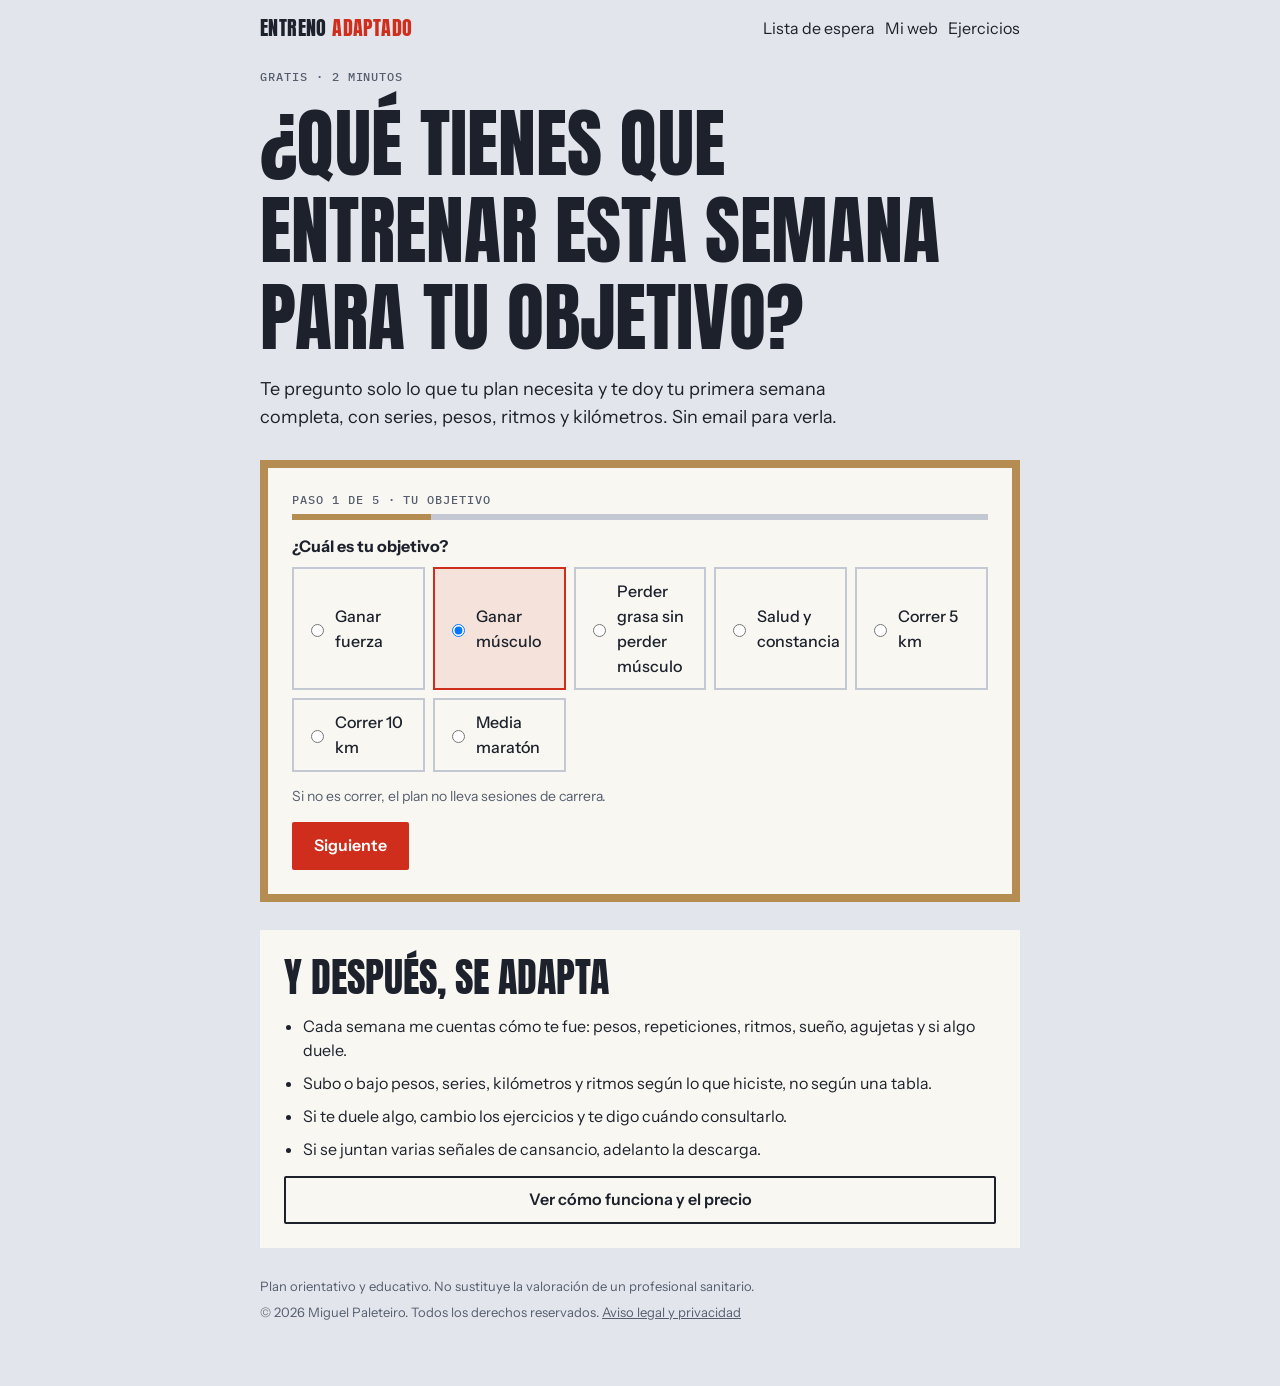
==== entreno/index.html @ 89288d81 "Entreno Adaptado: panel privado del entrenador y revisión visible para el cliente Co-Authored-By: Cl" ====
<!doctype html>
<html lang="es">
  <head>
    <meta charset="utf-8" />
    <meta name="viewport" content="width=device-width, initial-scale=1, viewport-fit=cover" />
    <meta name="description" content="Tu plan de entrenamiento según tu objetivo, que se ajusta cada semana a cómo te ha ido. De Miguel Paleteiro, entrenador y estudiante de Medicina." />
    <title>Entreno Adaptado · Miguel Paleteiro</title>
    <link rel="stylesheet" href="./fonts/fonts.css" />
    <script type="module" crossorigin src="./assets/index-BXxLI_HR.js"></script>
    <link rel="stylesheet" crossorigin href="./assets/index-ZheotT2U.css">
  </head>
  <body>
    <div id="root"></div>
  </body>
</html>
---- entreno/fonts/fonts.css ----
@font-face {
  font-family: 'Anton';
  font-style: normal;
  font-weight: 400;
  font-display: swap;
  src: url(anton-0.woff2) format('woff2');
  unicode-range: U+0000-00FF, U+0131, U+0152-0153, U+02BB-02BC, U+02C6, U+02DA, U+02DC, U+0304, U+0308, U+0329, U+2000-206F, U+20AC, U+2122, U+2191, U+2193, U+2212, U+2215, U+FEFF, U+FFFD;
}
@font-face {
  font-family: 'IBM Plex Mono';
  font-style: normal;
  font-weight: 400;
  font-display: swap;
  src: url(ibm-plex-mono-1.woff2) format('woff2');
  unicode-range: U+0000-00FF, U+0131, U+0152-0153, U+02BB-02BC, U+02C6, U+02DA, U+02DC, U+0304, U+0308, U+0329, U+2000-206F, U+20AC, U+2122, U+2191, U+2193, U+2212, U+2215, U+FEFF, U+FFFD;
}
@font-face {
  font-family: 'IBM Plex Mono';
  font-style: normal;
  font-weight: 500;
  font-display: swap;
  src: url(ibm-plex-mono-2.woff2) format('woff2');
  unicode-range: U+0000-00FF, U+0131, U+0152-0153, U+02BB-02BC, U+02C6, U+02DA, U+02DC, U+0304, U+0308, U+0329, U+2000-206F, U+20AC, U+2122, U+2191, U+2193, U+2212, U+2215, U+FEFF, U+FFFD;
}
@font-face {
  font-family: 'Instrument Sans';
  font-style: normal;
  font-weight: 400;
  font-stretch: 100%;
  font-display: swap;
  src: url(instrument-sans-3.woff2) format('woff2');
  unicode-range: U+0000-00FF, U+0131, U+0152-0153, U+02BB-02BC, U+02C6, U+02DA, U+02DC, U+0304, U+0308, U+0329, U+2000-206F, U+20AC, U+2122, U+2191, U+2193, U+2212, U+2215, U+FEFF, U+FFFD;
}
@font-face {
  font-family: 'Instrument Sans';
  font-style: normal;
  font-weight: 500;
  font-stretch: 100%;
  font-display: swap;
  src: url(instrument-sans-3.woff2) format('woff2');
  unicode-range: U+0000-00FF, U+0131, U+0152-0153, U+02BB-02BC, U+02C6, U+02DA, U+02DC, U+0304, U+0308, U+0329, U+2000-206F, U+20AC, U+2122, U+2191, U+2193, U+2212, U+2215, U+FEFF, U+FFFD;
}
@font-face {
  font-family: 'Instrument Sans';
  font-style: normal;
  font-weight: 600;
  font-stretch: 100%;
  font-display: swap;
  src: url(instrument-sans-3.woff2) format('woff2');
  unicode-range: U+0000-00FF, U+0131, U+0152-0153, U+02BB-02BC, U+02C6, U+02DA, U+02DC, U+0304, U+0308, U+0329, U+2000-206F, U+20AC, U+2122, U+2191, U+2193, U+2212, U+2215, U+FEFF, U+FFFD;
}
@font-face {
  font-family: 'Instrument Sans';
  font-style: normal;
  font-weight: 700;
  font-stretch: 100%;
  font-display: swap;
  src: url(instrument-sans-3.woff2) format('woff2');
  unicode-range: U+0000-00FF, U+0131, U+0152-0153, U+02BB-02BC, U+02C6, U+02DA, U+02DC, U+0304, U+0308, U+0329, U+2000-206F, U+20AC, U+2122, U+2191, U+2193, U+2212, U+2215, U+FEFF, U+FFFD;
}
---- entreno/assets/index-ZheotT2U.css ----
:root{--wall: #E2E5EB;--plate: #F8F7F2;--ink: #1D212B;--muted: #565E6E;--line: #C3C8D2;--red: #CF2E1C;--red-ink: #FFFFFF;--oak: #B58C52;--ok: #2F7A4B;--warn: #B7791F;--display: "Anton", "Oswald", Impact, "Arial Narrow", sans-serif;--body: "Instrument Sans", "Segoe UI", system-ui, sans-serif;--mono: "IBM Plex Mono", ui-monospace, Consolas, monospace;color-scheme:light}@media (prefers-color-scheme: dark){:root:not([data-theme=light]){--wall: #252933;--plate: #30343F;--ink: #F0F1F4;--muted: #AEB4C2;--line: #474D5B;--red: #F2553F;--red-ink: #1D212B;--oak: #C9A26B;--ok: #6CC08B;--warn: #E2B05A;color-scheme:dark}}:root[data-theme=dark]{--wall: #252933;--plate: #30343F;--ink: #F0F1F4;--muted: #AEB4C2;--line: #474D5B;--red: #F2553F;--red-ink: #1D212B;--oak: #C9A26B;--ok: #6CC08B;--warn: #E2B05A;color-scheme:dark}*{box-sizing:border-box}html{-webkit-text-size-adjust:100%}body{margin:0;background:var(--wall);color:var(--ink);font:400 1rem/1.55 var(--body);padding:env(safe-area-inset-top,0px) max(16px,env(safe-area-inset-right,0px)) env(safe-area-inset-bottom,0px) max(16px,env(safe-area-inset-left,0px))}a{color:inherit}:focus-visible{outline:3px solid var(--red);outline-offset:3px}h1,h2,h3{font-family:var(--display);font-weight:400;text-transform:uppercase;line-height:1.15;margin:0;text-wrap:balance}h1{font-size:clamp(2.5rem,11vw,4.75rem)}h2{font-size:clamp(1.75rem,6vw,2.5rem)}h3{font-size:1.375rem}p{margin:0}.wrap{max-width:760px;margin-inline:auto;padding-block:16px 64px;display:grid;gap:28px}.top{display:flex;justify-content:space-between;align-items:center;gap:12px;flex-wrap:wrap}.top a{text-decoration:none}.marca{font:400 1.25rem/1 var(--display);text-transform:uppercase;letter-spacing:.02em}.marca span{color:var(--red)}.label{font:500 .75rem/1.4 var(--mono);letter-spacing:.08em;text-transform:uppercase;color:var(--muted)}.lede{font-size:1.125rem;color:var(--ink);max-width:36em}.muted{color:var(--muted)}.demo{padding:8px 12px;border:2px dashed var(--warn);color:var(--ink);font-size:.875rem}.tarjeta{background:var(--plate);padding:clamp(16px,4vw,24px);display:grid;gap:14px;min-width:0}.marco{border:8px solid var(--oak)}.btn{display:inline-flex;justify-content:center;align-items:center;min-height:48px;padding:10px 20px;border:2px solid var(--ink);background:transparent;color:var(--ink);font:600 1rem/1.2 var(--body);text-decoration:none;cursor:pointer;border-radius:2px}.btn.solid{background:var(--red);border-color:var(--red);color:var(--red-ink)}.btn:disabled{opacity:.5;cursor:not-allowed}.fila{display:flex;gap:10px;flex-wrap:wrap;align-items:center}form,fieldset{display:grid;gap:14px;margin:0}fieldset{border:0;padding:0;min-width:0}legend{font-weight:700;margin-bottom:8px;padding:0}label{display:grid;gap:6px;font-weight:600}input[type=text],input[type=email],input[type=number],input[type=password],input[type=date],input:not([type]),textarea,select{font:inherit;padding:10px 12px;min-height:44px;border:2px solid var(--line);background:var(--wall);color:var(--ink);border-radius:2px;width:100%}.opciones{display:grid;grid-template-columns:repeat(auto-fit,minmax(130px,1fr));gap:8px}.opcion{display:flex;align-items:center;gap:8px;padding:10px 12px;border:2px solid var(--line);font-weight:500;cursor:pointer}.opcion:has(input:checked){border-color:var(--red);background:color-mix(in srgb,var(--red) 10%,transparent)}.check{display:flex;gap:10px;align-items:flex-start;font-weight:400}.check input{margin-top:4px;width:18px;height:18px;flex:none}.error{color:var(--red);font-weight:600}.alerta{border-left:6px solid var(--red);background:var(--plate);padding:14px 16px;display:grid;gap:6px}.ok{border-left:6px solid var(--ok);background:var(--plate);padding:14px 16px;display:grid;gap:6px}.sesion{display:grid;gap:10px}.sesion h3{display:flex;justify-content:space-between;gap:8px;align-items:baseline}.ej{display:grid;gap:4px;padding-block:10px;border-top:1px solid var(--line)}.ej-cab{display:flex;justify-content:space-between;gap:10px;align-items:baseline;flex-wrap:wrap}.ej-nombre{font-weight:700}.ej-dosis{font:500 .9375rem/1.4 var(--mono)}.chip{font:500 .75rem/1 var(--mono);text-transform:uppercase;letter-spacing:.06em;padding:5px 8px;background:var(--wall)}.chip.rojo{background:var(--red);color:var(--red-ink)}.semanas{display:flex;gap:6px;flex-wrap:wrap}.semana-btn{min-width:44px;min-height:40px;border:2px solid var(--line);background:transparent;color:var(--ink);font:600 .9375rem var(--body);cursor:pointer}.semana-btn[aria-pressed=true]{border-color:var(--ink);background:var(--ink);color:var(--wall)}.precio{font:400 clamp(3rem,14vw,5rem)/1 var(--display)}ul.lista{margin:0;padding-left:1.2em;display:grid;gap:8px}details summary{cursor:pointer;font-weight:700;padding-block:6px}.pie{font-size:.8125rem;color:var(--muted);display:grid;gap:6px}.escala{display:grid;grid-template-columns:repeat(5,minmax(0,1fr));gap:6px}.escala .opcion{justify-content:center;padding:8px 4px}.dos{display:grid;grid-template-columns:repeat(auto-fit,minmax(110px,1fr));gap:10px}@media (prefers-reduced-motion: no-preference){.btn{transition:transform .12s ease}.btn:hover{transform:translateY(-1px)}}.tabla{width:100%;border-collapse:collapse;font-size:.875rem;margin-top:10px}.tabla th,.tabla td{text-align:left;padding:6px 8px;border-top:1px solid var(--line);white-space:nowrap}.tabla th{font:500 .75rem/1.4 var(--mono);text-transform:uppercase;letter-spacing:.06em;color:var(--muted)}.progreso{height:6px;background:var(--line)}.progreso span{display:block;height:100%;background:var(--oak);transition:width .3s}.dias{display:grid;grid-template-columns:repeat(7,minmax(0,1fr));gap:6px}.opcion.dia{justify-content:center;padding:10px 4px;gap:4px}.tecnica{display:grid;gap:10px;padding:12px;background:var(--wall)}.animacion{width:100%;height:190px;display:block;background:var(--plate)}button.enlace{justify-self:start;background:none;border:0;padding:4px 0;color:var(--ink);font:600 .9375rem var(--body);text-decoration:underline;cursor:pointer}.calentamiento summary{cursor:pointer;font-weight:600}.calentamiento ul{margin-top:8px}
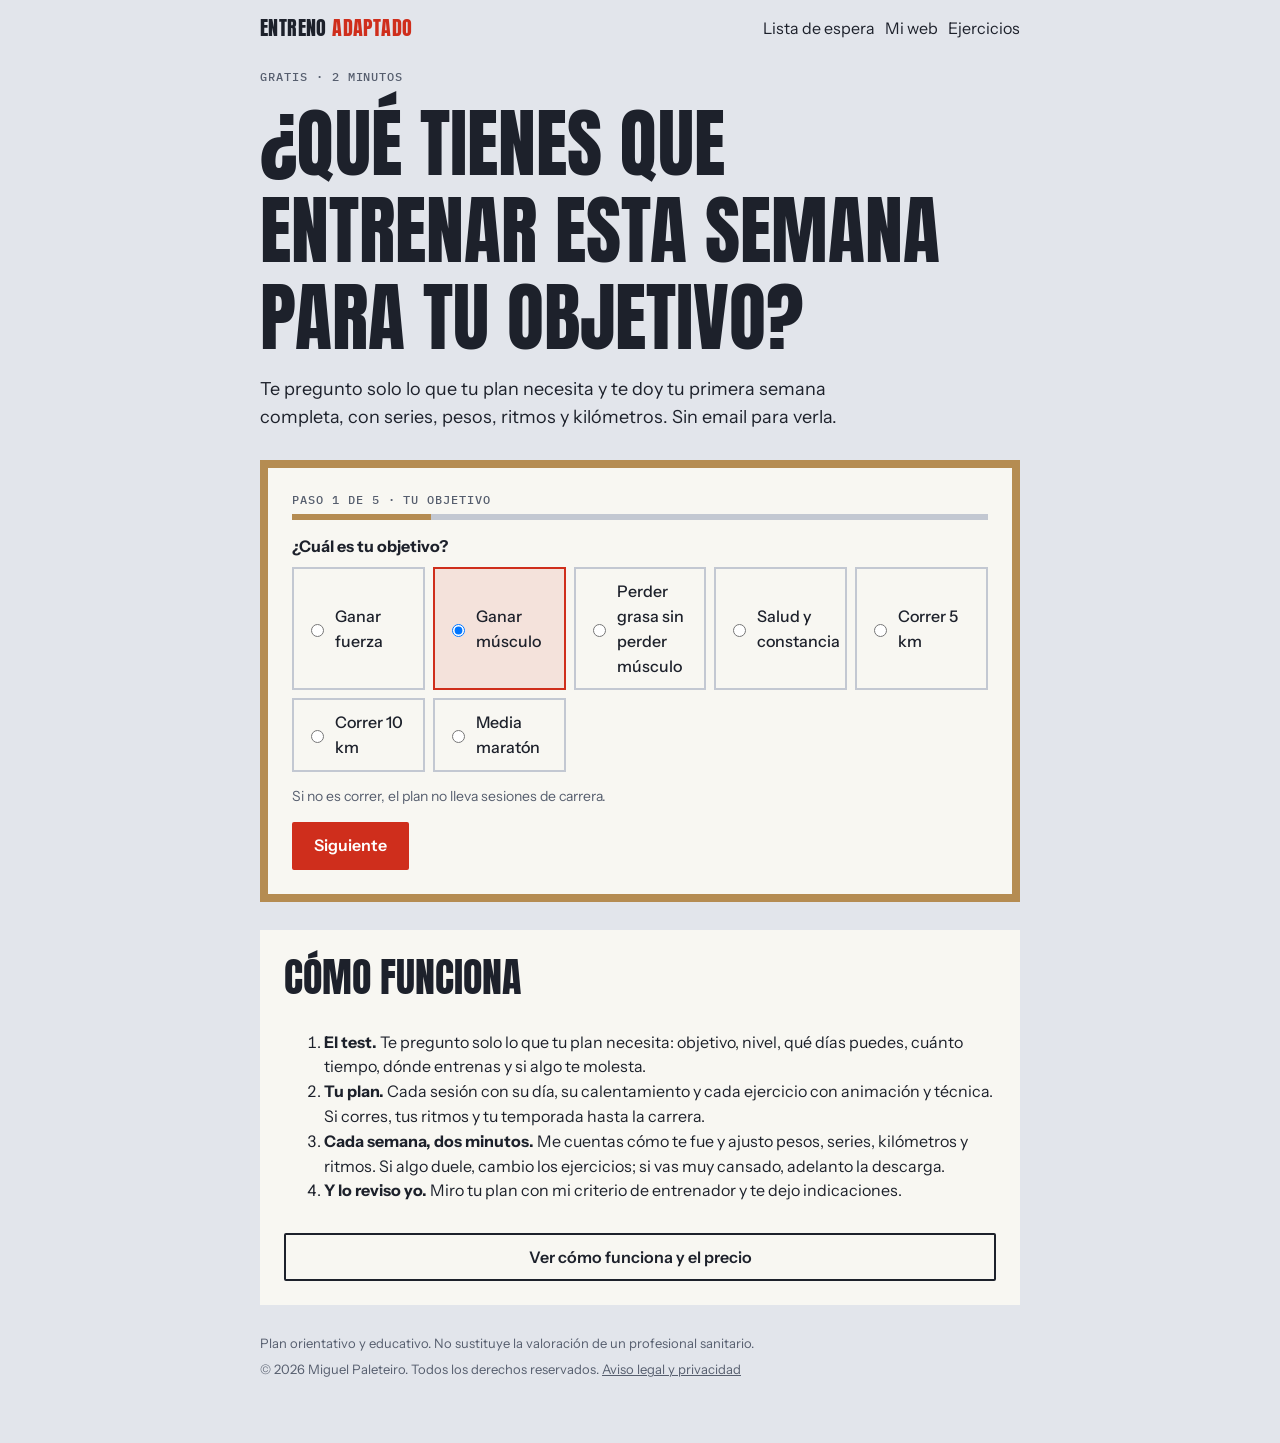
==== commit cc70e321: "Actualiza cómo funciona Entreno Adaptado y la privacidad de las invitaciones Co-Authored-By: Claude " ====
--- a/entreno/index.html
+++ b/entreno/index.html
@@ -6,7 +6,7 @@
     <meta name="description" content="Tu plan de entrenamiento según tu objetivo, que se ajusta cada semana a cómo te ha ido. De Miguel Paleteiro, entrenador y estudiante de Medicina." />
     <title>Entreno Adaptado · Miguel Paleteiro</title>
     <link rel="stylesheet" href="./fonts/fonts.css" />
-    <script type="module" crossorigin src="./assets/index-BXxLI_HR.js"></script>
+    <script type="module" crossorigin src="./assets/index-BerS4paI.js"></script>
     <link rel="stylesheet" crossorigin href="./assets/index-ZheotT2U.css">
   </head>
   <body>
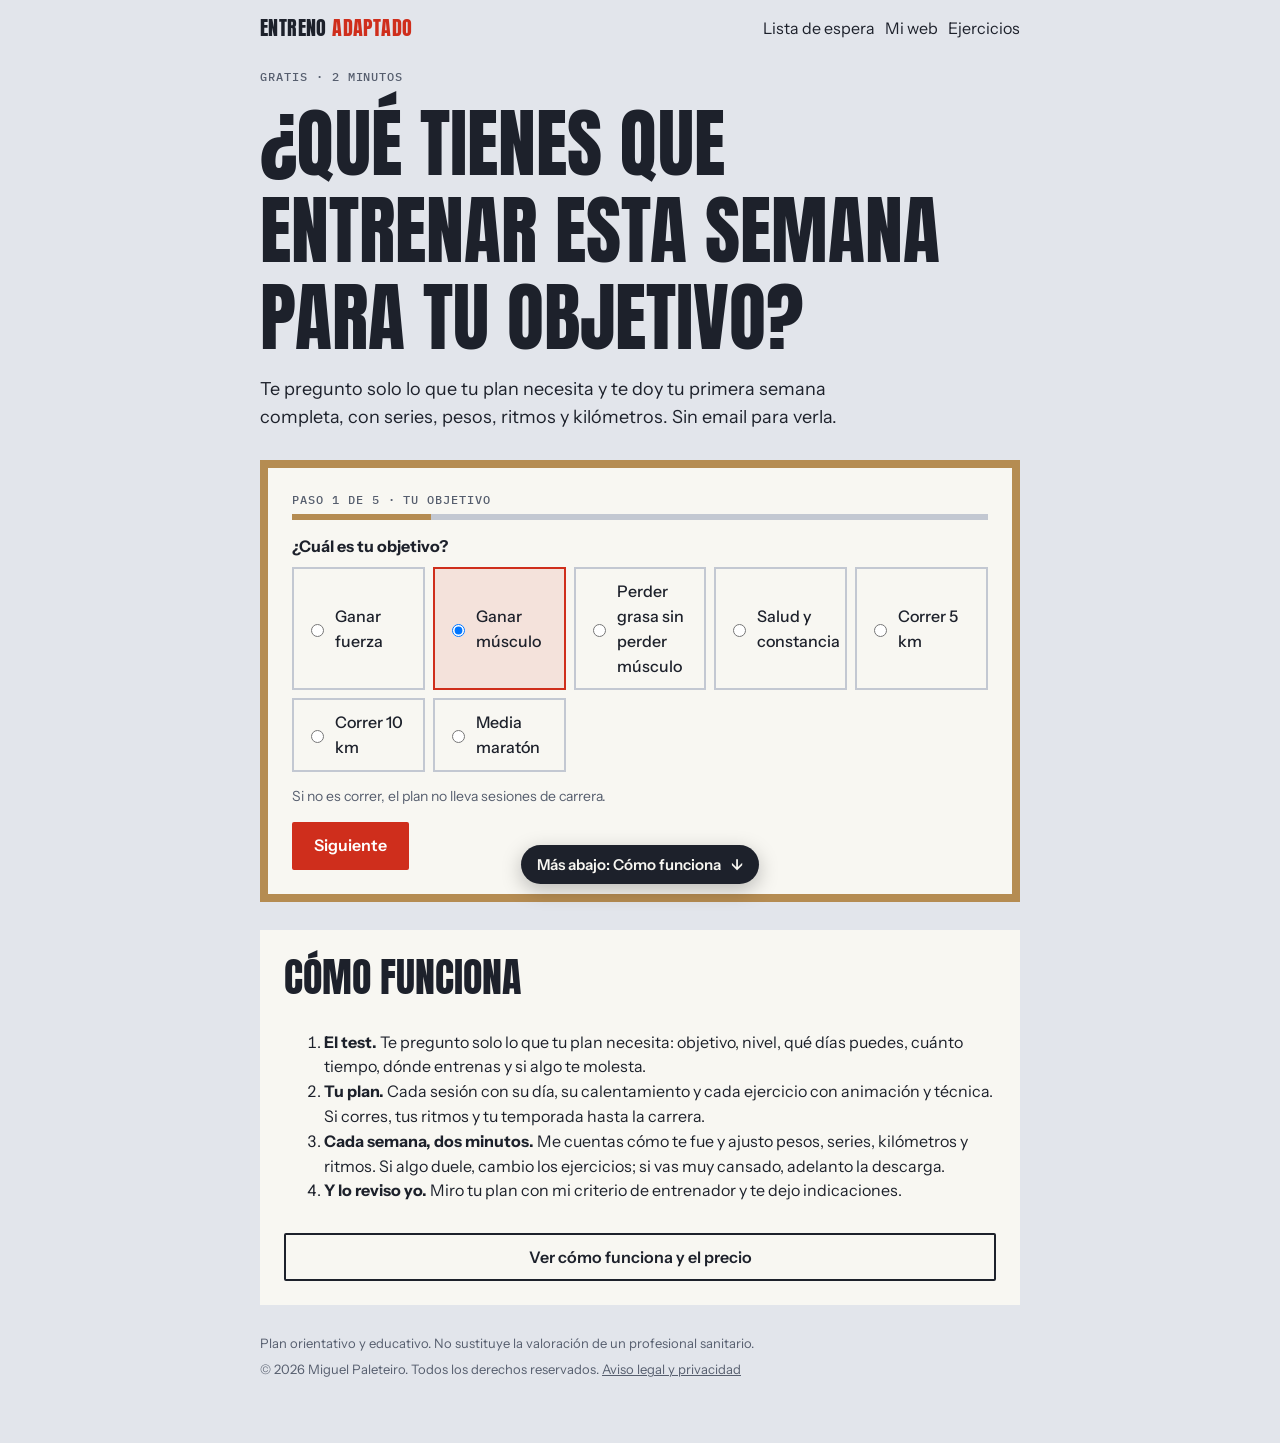
==== commit e86e6a9c: "Guía de scroll: botón «Más abajo» y barra de progreso en la web y en la app Co-Authored-By: Claude O" ====
--- a/entreno/index.html
+++ b/entreno/index.html
@@ -6,8 +6,8 @@
     <meta name="description" content="Tu plan de entrenamiento según tu objetivo, que se ajusta cada semana a cómo te ha ido. De Miguel Paleteiro, entrenador y estudiante de Medicina." />
     <title>Entreno Adaptado · Miguel Paleteiro</title>
     <link rel="stylesheet" href="./fonts/fonts.css" />
-    <script type="module" crossorigin src="./assets/index-BerS4paI.js"></script>
-    <link rel="stylesheet" crossorigin href="./assets/index-ZheotT2U.css">
+    <script type="module" crossorigin src="./assets/index-DARU4xdo.js"></script>
+    <link rel="stylesheet" crossorigin href="./assets/index-CqLRVJr6.css">
   </head>
   <body>
     <div id="root"></div>
--- a/entreno/assets/index-CqLRVJr6.css
+++ b/entreno/assets/index-CqLRVJr6.css
@@ -0,0 +1 @@
+:root{--wall: #E2E5EB;--plate: #F8F7F2;--ink: #1D212B;--muted: #565E6E;--line: #C3C8D2;--red: #CF2E1C;--red-ink: #FFFFFF;--oak: #B58C52;--ok: #2F7A4B;--warn: #B7791F;--display: "Anton", "Oswald", Impact, "Arial Narrow", sans-serif;--body: "Instrument Sans", "Segoe UI", system-ui, sans-serif;--mono: "IBM Plex Mono", ui-monospace, Consolas, monospace;color-scheme:light}@media (prefers-color-scheme: dark){:root:not([data-theme=light]){--wall: #252933;--plate: #30343F;--ink: #F0F1F4;--muted: #AEB4C2;--line: #474D5B;--red: #F2553F;--red-ink: #1D212B;--oak: #C9A26B;--ok: #6CC08B;--warn: #E2B05A;color-scheme:dark}}:root[data-theme=dark]{--wall: #252933;--plate: #30343F;--ink: #F0F1F4;--muted: #AEB4C2;--line: #474D5B;--red: #F2553F;--red-ink: #1D212B;--oak: #C9A26B;--ok: #6CC08B;--warn: #E2B05A;color-scheme:dark}*{box-sizing:border-box}html{-webkit-text-size-adjust:100%}body{margin:0;background:var(--wall);color:var(--ink);font:400 1rem/1.55 var(--body);padding:env(safe-area-inset-top,0px) max(16px,env(safe-area-inset-right,0px)) env(safe-area-inset-bottom,0px) max(16px,env(safe-area-inset-left,0px))}a{color:inherit}:focus-visible{outline:3px solid var(--red);outline-offset:3px}h1,h2,h3{font-family:var(--display);font-weight:400;text-transform:uppercase;line-height:1.15;margin:0;text-wrap:balance}h1{font-size:clamp(2.5rem,11vw,4.75rem)}h2{font-size:clamp(1.75rem,6vw,2.5rem)}h3{font-size:1.375rem}p{margin:0}.wrap{max-width:760px;margin-inline:auto;padding-block:16px 64px;display:grid;gap:28px}.top{display:flex;justify-content:space-between;align-items:center;gap:12px;flex-wrap:wrap}.top a{text-decoration:none}.marca{font:400 1.25rem/1 var(--display);text-transform:uppercase;letter-spacing:.02em}.marca span{color:var(--red)}.label{font:500 .75rem/1.4 var(--mono);letter-spacing:.08em;text-transform:uppercase;color:var(--muted)}.lede{font-size:1.125rem;color:var(--ink);max-width:36em}.muted{color:var(--muted)}.demo{padding:8px 12px;border:2px dashed var(--warn);color:var(--ink);font-size:.875rem}.tarjeta{background:var(--plate);padding:clamp(16px,4vw,24px);display:grid;gap:14px;min-width:0}.marco{border:8px solid var(--oak)}.btn{display:inline-flex;justify-content:center;align-items:center;min-height:48px;padding:10px 20px;border:2px solid var(--ink);background:transparent;color:var(--ink);font:600 1rem/1.2 var(--body);text-decoration:none;cursor:pointer;border-radius:2px}.btn.solid{background:var(--red);border-color:var(--red);color:var(--red-ink)}.btn:disabled{opacity:.5;cursor:not-allowed}.fila{display:flex;gap:10px;flex-wrap:wrap;align-items:center}form,fieldset{display:grid;gap:14px;margin:0}fieldset{border:0;padding:0;min-width:0}legend{font-weight:700;margin-bottom:8px;padding:0}label{display:grid;gap:6px;font-weight:600}input[type=text],input[type=email],input[type=number],input[type=password],input[type=date],input:not([type]),textarea,select{font:inherit;padding:10px 12px;min-height:44px;border:2px solid var(--line);background:var(--wall);color:var(--ink);border-radius:2px;width:100%}.opciones{display:grid;grid-template-columns:repeat(auto-fit,minmax(130px,1fr));gap:8px}.opcion{display:flex;align-items:center;gap:8px;padding:10px 12px;border:2px solid var(--line);font-weight:500;cursor:pointer}.opcion:has(input:checked){border-color:var(--red);background:color-mix(in srgb,var(--red) 10%,transparent)}.check{display:flex;gap:10px;align-items:flex-start;font-weight:400}.check input{margin-top:4px;width:18px;height:18px;flex:none}.error{color:var(--red);font-weight:600}.alerta{border-left:6px solid var(--red);background:var(--plate);padding:14px 16px;display:grid;gap:6px}.ok{border-left:6px solid var(--ok);background:var(--plate);padding:14px 16px;display:grid;gap:6px}.sesion{display:grid;gap:10px}.sesion h3{display:flex;justify-content:space-between;gap:8px;align-items:baseline}.ej{display:grid;gap:4px;padding-block:10px;border-top:1px solid var(--line)}.ej-cab{display:flex;justify-content:space-between;gap:10px;align-items:baseline;flex-wrap:wrap}.ej-nombre{font-weight:700}.ej-dosis{font:500 .9375rem/1.4 var(--mono)}.chip{font:500 .75rem/1 var(--mono);text-transform:uppercase;letter-spacing:.06em;padding:5px 8px;background:var(--wall)}.chip.rojo{background:var(--red);color:var(--red-ink)}.semanas{display:flex;gap:6px;flex-wrap:wrap}.semana-btn{min-width:44px;min-height:40px;border:2px solid var(--line);background:transparent;color:var(--ink);font:600 .9375rem var(--body);cursor:pointer}.semana-btn[aria-pressed=true]{border-color:var(--ink);background:var(--ink);color:var(--wall)}.precio{font:400 clamp(3rem,14vw,5rem)/1 var(--display)}ul.lista{margin:0;padding-left:1.2em;display:grid;gap:8px}details summary{cursor:pointer;font-weight:700;padding-block:6px}.pie{font-size:.8125rem;color:var(--muted);display:grid;gap:6px}.escala{display:grid;grid-template-columns:repeat(5,minmax(0,1fr));gap:6px}.escala .opcion{justify-content:center;padding:8px 4px}.dos{display:grid;grid-template-columns:repeat(auto-fit,minmax(110px,1fr));gap:10px}@media (prefers-reduced-motion: no-preference){.btn{transition:transform .12s ease}.btn:hover{transform:translateY(-1px)}}.tabla{width:100%;border-collapse:collapse;font-size:.875rem;margin-top:10px}.tabla th,.tabla td{text-align:left;padding:6px 8px;border-top:1px solid var(--line);white-space:nowrap}.tabla th{font:500 .75rem/1.4 var(--mono);text-transform:uppercase;letter-spacing:.06em;color:var(--muted)}.progreso{height:6px;background:var(--line)}.progreso span{display:block;height:100%;background:var(--oak);transition:width .3s}.dias{display:grid;grid-template-columns:repeat(7,minmax(0,1fr));gap:6px}.opcion.dia{justify-content:center;padding:10px 4px;gap:4px}.tecnica{display:grid;gap:10px;padding:12px;background:var(--wall)}.animacion{width:100%;height:190px;display:block;background:var(--plate)}button.enlace{justify-self:start;background:none;border:0;padding:4px 0;color:var(--ink);font:600 .9375rem var(--body);text-decoration:underline;cursor:pointer}.calentamiento summary{cursor:pointer;font-weight:600}.calentamiento ul{margin-top:8px}.superserie{font-size:.875rem;font-weight:600;border-left:4px solid var(--oak);padding-left:8px}.celebracion{position:fixed;top:0;right:0;bottom:0;left:0;z-index:50;display:grid;place-items:center;padding:16px;background:color-mix(in srgb,var(--ink) 55%,transparent)}.celebracion-caja{position:relative;z-index:1;max-width:420px;width:100%;background:var(--plate);padding:24px;display:grid;gap:12px;text-align:center;border:8px solid var(--oak);animation:entra .45s cubic-bezier(.2,1.4,.4,1) both}.celebracion-caja .btn{justify-self:center}.celebracion-emoji{font-size:5rem;line-height:1;animation:rebota 1.2s ease-in-out .3s 2 both}.celebracion-emoji.animo{animation:none}.confeti{position:absolute;top:0;right:0;bottom:0;left:0;overflow:hidden;pointer-events:none}.confeti span{position:absolute;top:-20px;height:12px;border-radius:2px;animation:cae linear forwards}@keyframes cae{to{transform:translateY(110vh) rotate(540deg)}}@keyframes entra{0%{transform:scale(.6);opacity:0}to{transform:scale(1);opacity:1}}@keyframes rebota{0%,to{transform:translateY(0) scale(1)}30%{transform:translateY(-24px) scale(1.15)}60%{transform:translateY(0) scale(.95)}}@media (prefers-reduced-motion: reduce){.confeti{display:none}.celebracion-caja,.celebracion-emoji{animation:none}}.mas-abajo{position:fixed;left:50%;bottom:max(16px,env(safe-area-inset-bottom));transform:translate(-50%);z-index:40;display:inline-flex;align-items:center;gap:10px;max-width:calc(100vw - 32px);padding:10px 16px;border:0;border-radius:999px;background:var(--ink);color:var(--plate);font:600 .9375rem var(--body);box-shadow:0 6px 20px #00000040;cursor:pointer;transition:opacity .25s,transform .25s}.mas-abajo.oculto{opacity:0;transform:translate(-50%,16px);pointer-events:none}.mas-abajo .txt{overflow:hidden;text-overflow:ellipsis;white-space:nowrap}.mas-abajo .flecha{display:inline-block;animation:baja 1.4s ease-in-out infinite}@keyframes baja{0%,to{transform:translateY(-2px)}50%{transform:translateY(3px)}}@media (prefers-reduced-motion: reduce){.mas-abajo .flecha{animation:none}.mas-abajo{transition:none}}
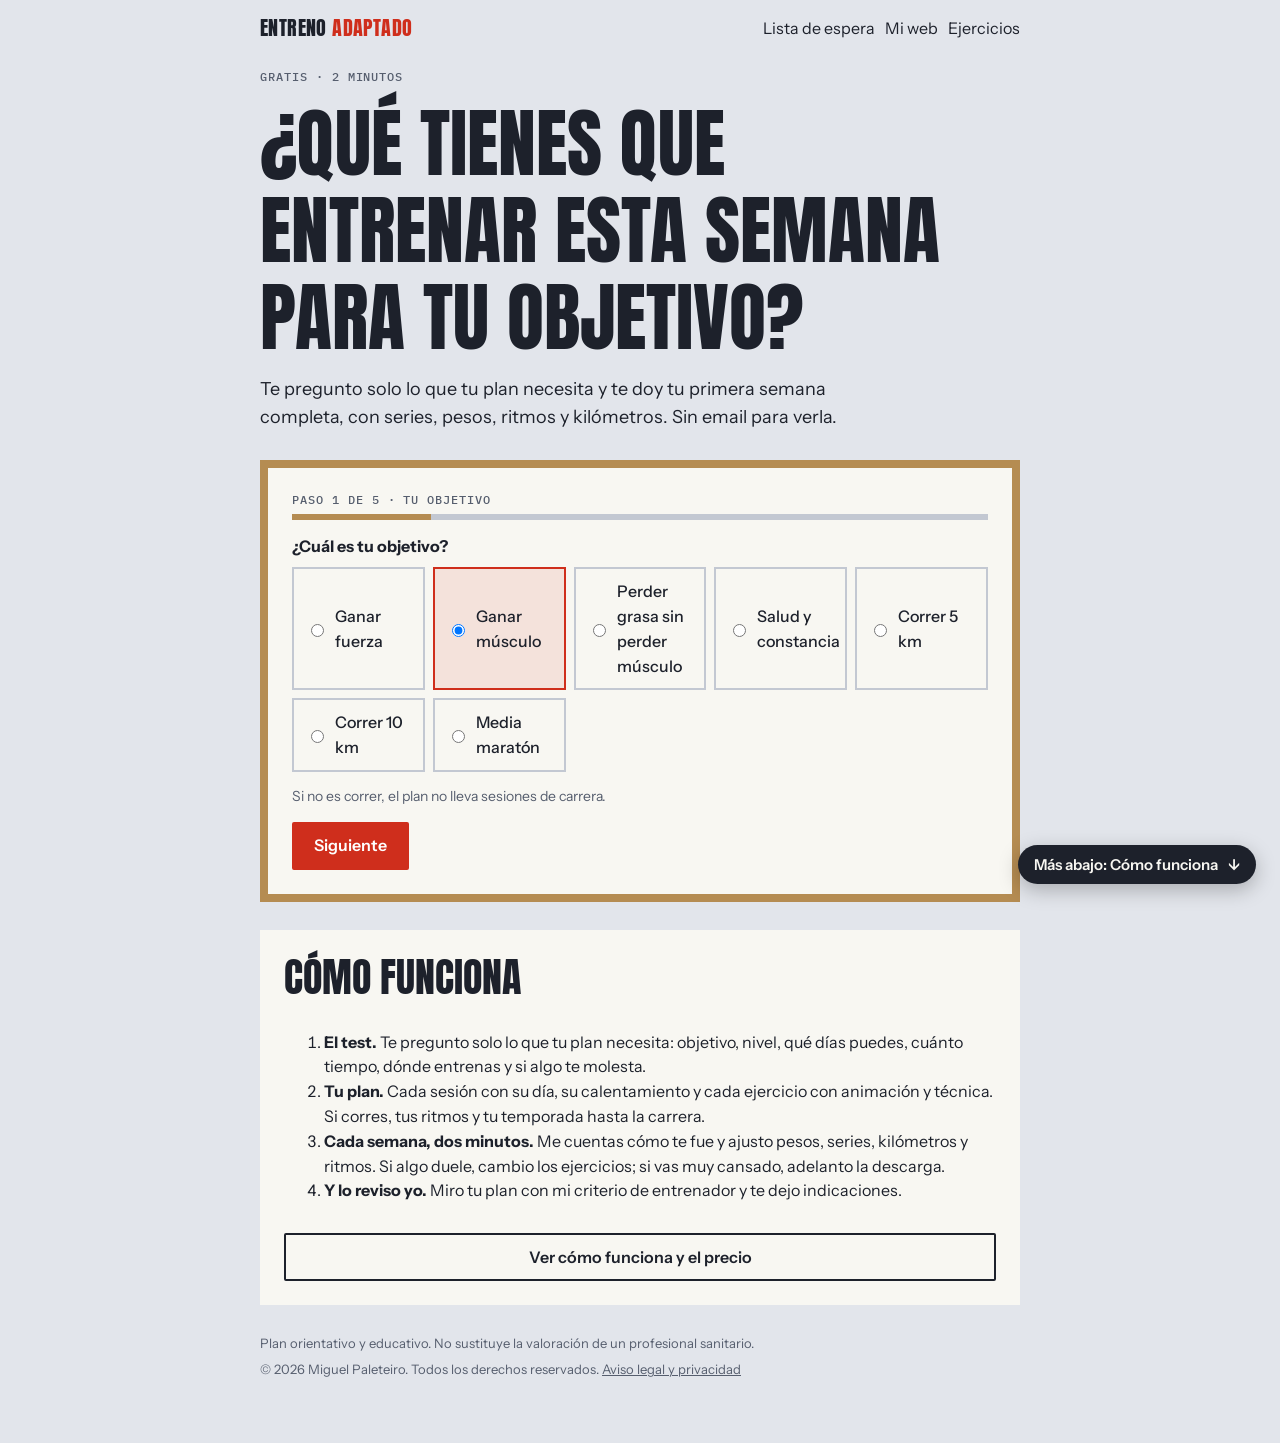
==== commit 424e1bcb: "Revisión de la web: icono, 404 propia, juego barajado, accesibilidad del título, botón «Más abajo» s" ====
--- a/entreno/index.html
+++ b/entreno/index.html
@@ -5,9 +5,17 @@
     <meta name="viewport" content="width=device-width, initial-scale=1, viewport-fit=cover" />
     <meta name="description" content="Tu plan de entrenamiento según tu objetivo, que se ajusta cada semana a cómo te ha ido. De Miguel Paleteiro, entrenador y estudiante de Medicina." />
     <title>Entreno Adaptado · Miguel Paleteiro</title>
+    <meta property="og:title" content="Entreno Adaptado · Tu plan de entrenamiento" />
+    <meta property="og:description" content="Haz el test gratis y mira tu primera semana: gimnasio, casa sin material o carrera, con técnica animada de cada ejercicio." />
+    <meta property="og:image" content="https://miguelpaleteiro.github.io/og.jpg" />
+    <meta property="og:url" content="https://miguelpaleteiro.github.io/entreno/" />
+    <meta property="og:type" content="website" />
+    <link rel="icon" href="data:image/svg+xml,%3Csvg xmlns=%22http://www.w3.org/2000/svg%22 viewBox=%220 0 64 64%22%3E%3Crect width=%2264%22 height=%2264%22 rx=%2212%22 fill=%22%23CF2E1C%22/%3E%3Ctext x=%2232%22 y=%2246%22 font-family=%22Arial Black,Arial,sans-serif%22 font-size=%2238%22 font-weight=%22900%22 text-anchor=%22middle%22 fill=%22%23FFFFFF%22%3EM%3C/text%3E%3C/svg%3E">
+    <meta name="theme-color" content="#E2E5EB" media="(prefers-color-scheme: light)">
+    <meta name="theme-color" content="#252933" media="(prefers-color-scheme: dark)">
     <link rel="stylesheet" href="./fonts/fonts.css" />
-    <script type="module" crossorigin src="./assets/index-DARU4xdo.js"></script>
-    <link rel="stylesheet" crossorigin href="./assets/index-CqLRVJr6.css">
+    <script type="module" crossorigin src="./assets/index-BHnfznde.js"></script>
+    <link rel="stylesheet" crossorigin href="./assets/index-CUyyon1n.css">
   </head>
   <body>
     <div id="root"></div>
--- a/entreno/assets/index-CUyyon1n.css
+++ b/entreno/assets/index-CUyyon1n.css
@@ -0,0 +1 @@
+:root{--wall: #E2E5EB;--plate: #F8F7F2;--ink: #1D212B;--muted: #565E6E;--line: #C3C8D2;--red: #CF2E1C;--red-ink: #FFFFFF;--oak: #B58C52;--ok: #2F7A4B;--warn: #B7791F;--display: "Anton", "Oswald", Impact, "Arial Narrow", sans-serif;--body: "Instrument Sans", "Segoe UI", system-ui, sans-serif;--mono: "IBM Plex Mono", ui-monospace, Consolas, monospace;color-scheme:light}@media (prefers-color-scheme: dark){:root:not([data-theme=light]){--wall: #252933;--plate: #30343F;--ink: #F0F1F4;--muted: #AEB4C2;--line: #474D5B;--red: #F2553F;--red-ink: #1D212B;--oak: #C9A26B;--ok: #6CC08B;--warn: #E2B05A;color-scheme:dark}}:root[data-theme=dark]{--wall: #252933;--plate: #30343F;--ink: #F0F1F4;--muted: #AEB4C2;--line: #474D5B;--red: #F2553F;--red-ink: #1D212B;--oak: #C9A26B;--ok: #6CC08B;--warn: #E2B05A;color-scheme:dark}*{box-sizing:border-box}html{-webkit-text-size-adjust:100%}body{margin:0;background:var(--wall);color:var(--ink);font:400 1rem/1.55 var(--body);padding:env(safe-area-inset-top,0px) max(16px,env(safe-area-inset-right,0px)) env(safe-area-inset-bottom,0px) max(16px,env(safe-area-inset-left,0px))}a{color:inherit}:focus-visible{outline:3px solid var(--red);outline-offset:3px}h1,h2,h3{font-family:var(--display);font-weight:400;text-transform:uppercase;line-height:1.15;margin:0;text-wrap:balance}h1{font-size:clamp(2.5rem,11vw,4.75rem)}h2{font-size:clamp(1.75rem,6vw,2.5rem)}h3{font-size:1.375rem}p{margin:0}.wrap{max-width:760px;margin-inline:auto;padding-block:16px 64px;display:grid;gap:28px}.top{display:flex;justify-content:space-between;align-items:center;gap:12px;flex-wrap:wrap}.top a{text-decoration:none}.marca{font:400 1.25rem/1 var(--display);text-transform:uppercase;letter-spacing:.02em}.marca span{color:var(--red)}.label{font:500 .75rem/1.4 var(--mono);letter-spacing:.08em;text-transform:uppercase;color:var(--muted)}.lede{font-size:1.125rem;color:var(--ink);max-width:36em}.muted{color:var(--muted)}.demo{padding:8px 12px;border:2px dashed var(--warn);color:var(--ink);font-size:.875rem}.tarjeta{background:var(--plate);padding:clamp(16px,4vw,24px);display:grid;gap:14px;min-width:0}.marco{border:8px solid var(--oak)}.btn{display:inline-flex;justify-content:center;align-items:center;min-height:48px;padding:10px 20px;border:2px solid var(--ink);background:transparent;color:var(--ink);font:600 1rem/1.2 var(--body);text-decoration:none;cursor:pointer;border-radius:2px}.btn.solid{background:var(--red);border-color:var(--red);color:var(--red-ink)}.btn:disabled{opacity:.5;cursor:not-allowed}.fila{display:flex;gap:10px;flex-wrap:wrap;align-items:center}form,fieldset{display:grid;gap:14px;margin:0}fieldset{border:0;padding:0;min-width:0}legend{font-weight:700;margin-bottom:8px;padding:0}label{display:grid;gap:6px;font-weight:600}input[type=text],input[type=email],input[type=number],input[type=password],input[type=date],input:not([type]),textarea,select{font:inherit;padding:10px 12px;min-height:44px;border:2px solid var(--line);background:var(--wall);color:var(--ink);border-radius:2px;width:100%}.opciones{display:grid;grid-template-columns:repeat(auto-fit,minmax(130px,1fr));gap:8px}.opcion{display:flex;align-items:center;gap:8px;padding:10px 12px;border:2px solid var(--line);font-weight:500;cursor:pointer}.opcion:has(input:checked){border-color:var(--red);background:color-mix(in srgb,var(--red) 10%,transparent)}.check{display:flex;gap:10px;align-items:flex-start;font-weight:400}.check input{margin-top:4px;width:18px;height:18px;flex:none}.error{color:var(--red);font-weight:600}.alerta{border-left:6px solid var(--red);background:var(--plate);padding:14px 16px;display:grid;gap:6px}.ok{border-left:6px solid var(--ok);background:var(--plate);padding:14px 16px;display:grid;gap:6px}.sesion{display:grid;gap:10px}.sesion h3{display:flex;justify-content:space-between;gap:8px;align-items:baseline}.ej{display:grid;gap:4px;padding-block:10px;border-top:1px solid var(--line)}.ej-cab{display:flex;justify-content:space-between;gap:10px;align-items:baseline;flex-wrap:wrap}.ej-nombre{font-weight:700}.ej-dosis{font:500 .9375rem/1.4 var(--mono)}.chip{font:500 .75rem/1 var(--mono);text-transform:uppercase;letter-spacing:.06em;padding:5px 8px;background:var(--wall)}.chip.rojo{background:var(--red);color:var(--red-ink)}.semanas{display:flex;gap:6px;flex-wrap:wrap}.semana-btn{min-width:44px;min-height:40px;border:2px solid var(--line);background:transparent;color:var(--ink);font:600 .9375rem var(--body);cursor:pointer}.semana-btn[aria-pressed=true]{border-color:var(--ink);background:var(--ink);color:var(--wall)}.precio{font:400 clamp(3rem,14vw,5rem)/1 var(--display)}ul.lista{margin:0;padding-left:1.2em;display:grid;gap:8px}details summary{cursor:pointer;font-weight:700;padding-block:6px}.pie{font-size:.8125rem;color:var(--muted);display:grid;gap:6px}.escala{display:grid;grid-template-columns:repeat(5,minmax(0,1fr));gap:6px}.escala .opcion{justify-content:center;padding:8px 4px}.dos{display:grid;grid-template-columns:repeat(auto-fit,minmax(110px,1fr));gap:10px}@media (prefers-reduced-motion: no-preference){.btn{transition:transform .12s ease}.btn:hover{transform:translateY(-1px)}}.tabla{width:100%;border-collapse:collapse;font-size:.875rem;margin-top:10px}.tabla th,.tabla td{text-align:left;padding:6px 8px;border-top:1px solid var(--line);white-space:nowrap}.tabla th{font:500 .75rem/1.4 var(--mono);text-transform:uppercase;letter-spacing:.06em;color:var(--muted)}.progreso{height:6px;background:var(--line)}.progreso span{display:block;height:100%;background:var(--oak);transition:width .3s}.dias{display:grid;grid-template-columns:repeat(7,minmax(0,1fr));gap:6px}.opcion.dia{justify-content:center;padding:10px 4px;gap:4px}.tecnica{display:grid;gap:10px;padding:12px;background:var(--wall)}.animacion{width:100%;height:190px;display:block;background:var(--plate)}button.enlace{justify-self:start;background:none;border:0;padding:4px 0;color:var(--ink);font:600 .9375rem var(--body);text-decoration:underline;cursor:pointer}.calentamiento summary{cursor:pointer;font-weight:600}.calentamiento ul{margin-top:8px}.superserie{font-size:.875rem;font-weight:600;border-left:4px solid var(--oak);padding-left:8px}.celebracion{position:fixed;top:0;right:0;bottom:0;left:0;z-index:50;display:grid;place-items:center;padding:16px;background:color-mix(in srgb,var(--ink) 55%,transparent)}.celebracion-caja{position:relative;z-index:1;max-width:420px;width:100%;background:var(--plate);padding:24px;display:grid;gap:12px;text-align:center;border:8px solid var(--oak);animation:entra .45s cubic-bezier(.2,1.4,.4,1) both}.celebracion-caja .btn{justify-self:center}.celebracion-emoji{font-size:5rem;line-height:1;animation:rebota 1.2s ease-in-out .3s 2 both}.celebracion-emoji.animo{animation:none}.confeti{position:absolute;top:0;right:0;bottom:0;left:0;overflow:hidden;pointer-events:none}.confeti span{position:absolute;top:-20px;height:12px;border-radius:2px;animation:cae linear forwards}@keyframes cae{to{transform:translateY(110vh) rotate(540deg)}}@keyframes entra{0%{transform:scale(.6);opacity:0}to{transform:scale(1);opacity:1}}@keyframes rebota{0%,to{transform:translateY(0) scale(1)}30%{transform:translateY(-24px) scale(1.15)}60%{transform:translateY(0) scale(.95)}}@media (prefers-reduced-motion: reduce){.confeti{display:none}.celebracion-caja,.celebracion-emoji{animation:none}}.mas-abajo{position:fixed;left:50%;bottom:max(16px,env(safe-area-inset-bottom));transform:translate(-50%);z-index:40;display:inline-flex;align-items:center;gap:10px;max-width:calc(100vw - 32px);padding:10px 16px;border:0;border-radius:999px;background:var(--ink);color:var(--plate);font:600 .9375rem var(--body);box-shadow:0 6px 20px #00000040;cursor:pointer;transition:opacity .25s,transform .25s}.mas-abajo.oculto{opacity:0;transform:translate(-50%,16px);pointer-events:none}.mas-abajo .txt{overflow:hidden;text-overflow:ellipsis;white-space:nowrap}.mas-abajo .flecha{display:inline-block;animation:baja 1.4s ease-in-out infinite}@keyframes baja{0%,to{transform:translateY(-2px)}50%{transform:translateY(3px)}}@media (min-width: 761px){.mas-abajo{left:auto;right:24px;transform:none}.mas-abajo.oculto{transform:translateY(16px)}}@media (prefers-reduced-motion: reduce){.mas-abajo .flecha{animation:none}.mas-abajo{transition:none}}
